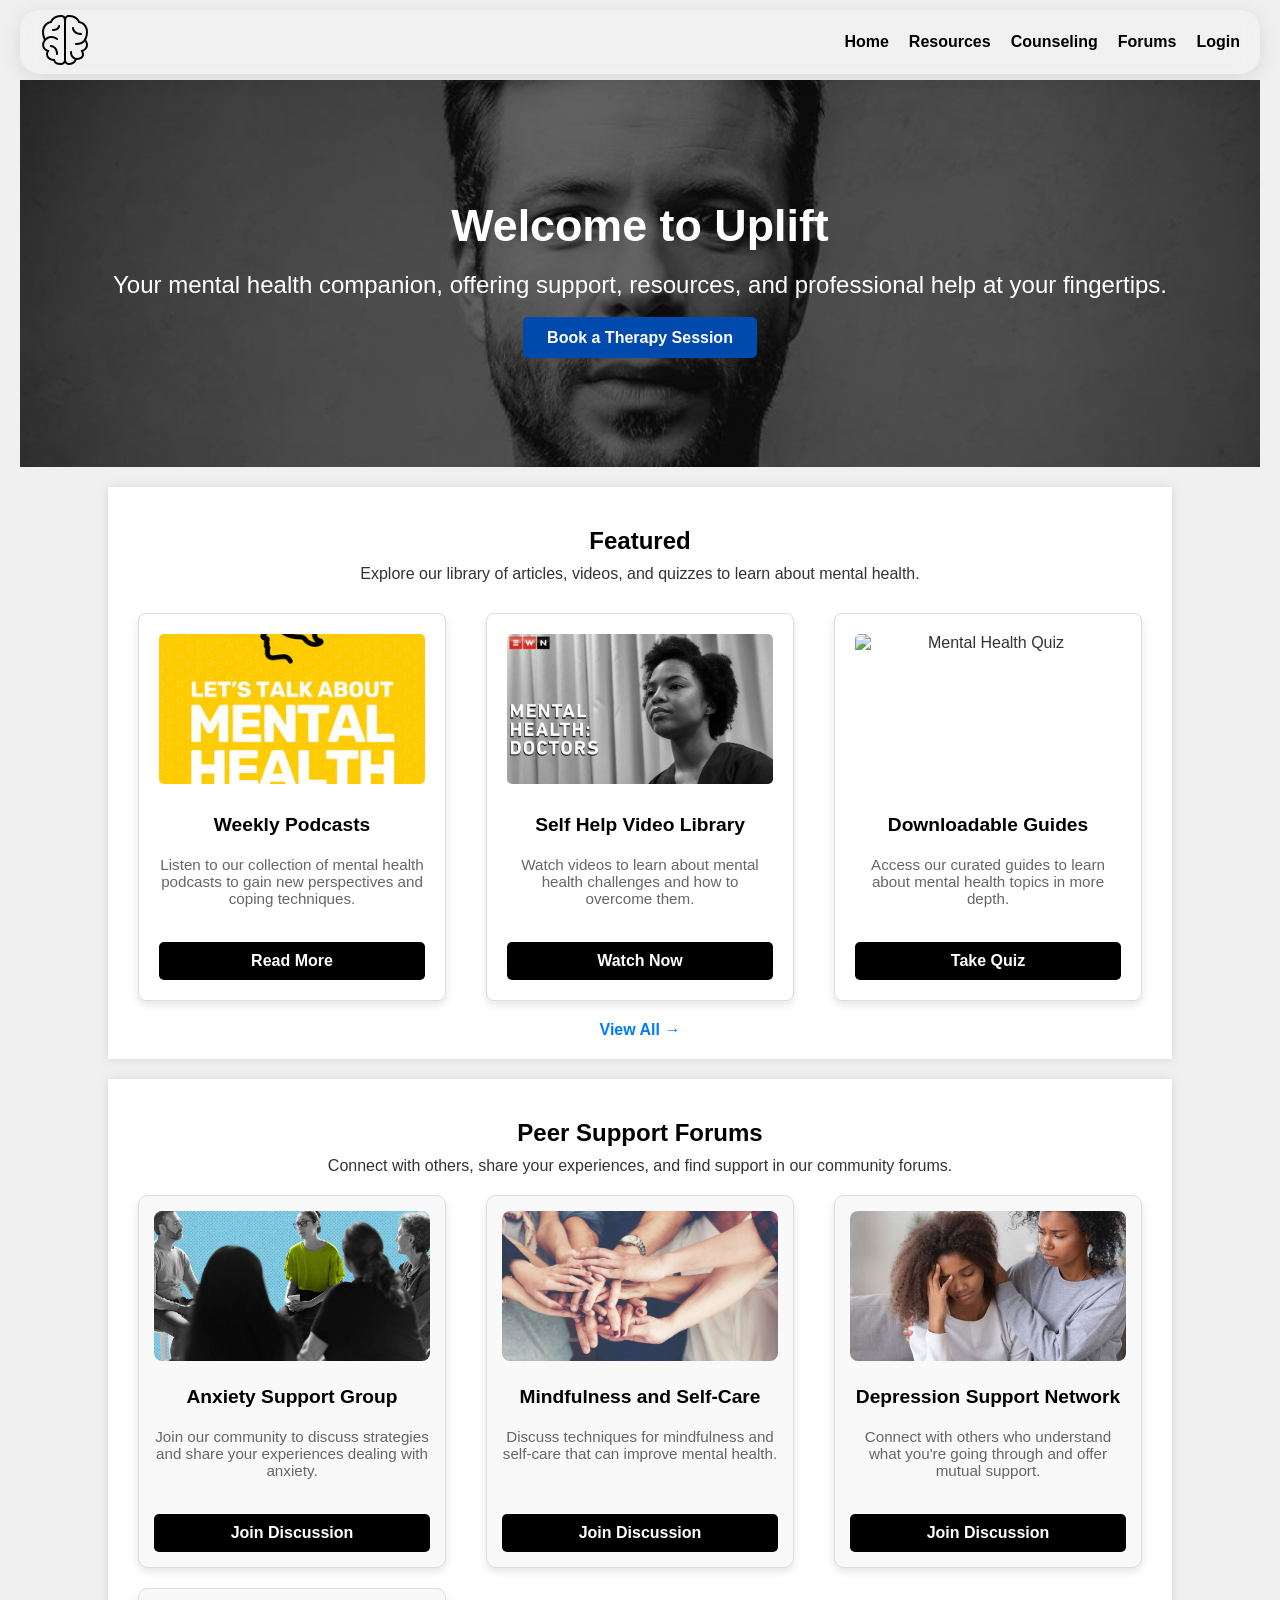
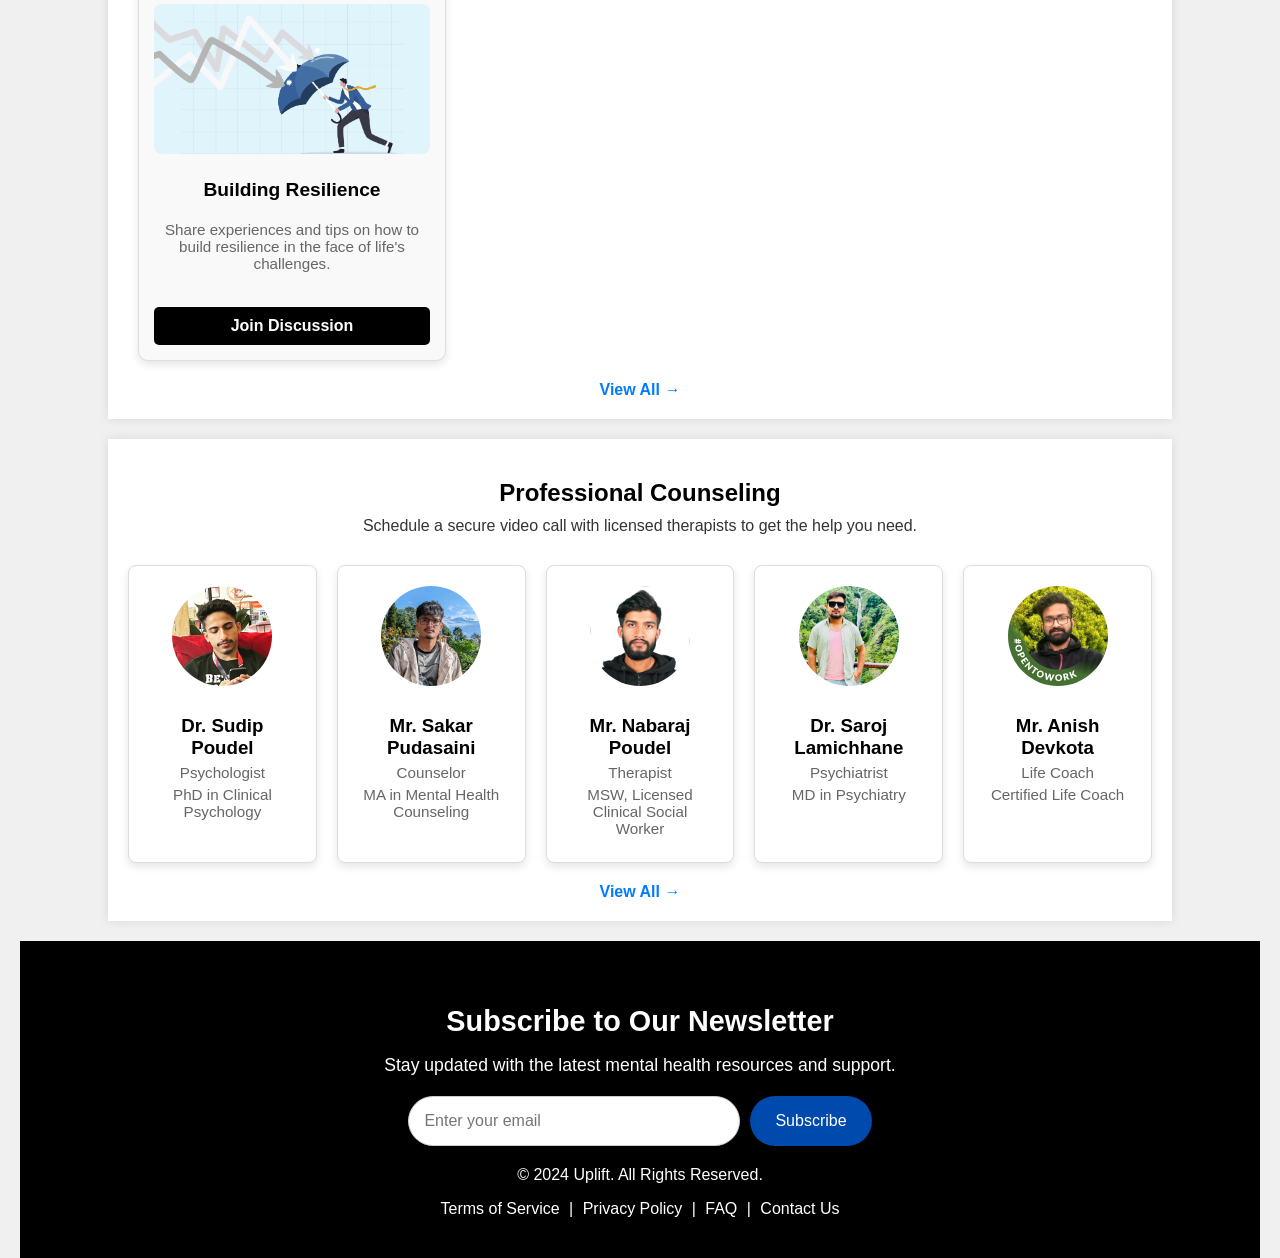
==== index.html @ daad08bc "Add files via upload" ====
<!DOCTYPE html>
<html lang="en">
<head>
    <meta charset="UTF-8">
    <meta http-equiv="X-UA-Compatible" content="IE=edge">
    <meta name="viewport" content="width=device-width, initial-scale=1.0">
    <title>Uplift - Mental Health Platform</title>
    <!-- Link to the CSS file -->
    <link rel="stylesheet" href="style.css">
</head>
<body>

    <!-- Navigation Bar -->
    <nav>
        <div class="logo">
            <a href="#"><img src="logo.png" alt="Uplift Logo"></a>
        </div>
        <ul class="nav-menu">
            <li><a href="#">Home</a></li>
            <li><a href="resources.html">Resources</a></li>
            <li><a href="counseling.html">Counseling</a></li>
            <li><a href="forums.html">Forums</a></li>
            <li><a href="login.html">Login</a></li>
        </ul>
    </nav>

    <!-- Hero Section -->
    <header class="hero" style="background-image: url('hero.jpeg');">
        <h1>Welcome to Uplift</h1>
        <p>Your mental health companion, offering support, resources, and professional help at your fingertips.</p>
        <a href="#counseling" class="hero-btn">Book a Therapy Session</a>
    </header>

    <!-- Educational Resources Section -->
    <section id="resources">
        <h2>Featured</h2>
        <p>Explore our library of articles, videos, and quizzes to learn about mental health.</p>
        <div class="resources-grid">
            <!-- Resource Item 1 -->
            <div class="resource-item">
                <img src="pd1.jpeg" alt="Mental Health Article" class="resource-image">
                <h3>Weekly Podcasts</h3>
                <p>Listen to our collection of mental health podcasts to gain new perspectives and coping techniques.</p>
                <a href="#" class="section-btn">Read More</a>
            </div>
            <!-- Resource Item 2 -->
            <div class="resource-item">
                <img src="vd1.jpg" alt="Mental Health Video" class="resource-image">
                <h3>Self Help Video Library</h3>
                <p>Watch videos to learn about mental health challenges and how to overcome them.</p>
                <a href="#" class="section-btn">Watch Now</a>
            </div>
            <!-- Resource Item 3 -->
            <div class="resource-item">
                <img src="bk1.jpg" alt="Mental Health Quiz" class="resource-image">
                <h3>Downloadable Guides</h3>
                <p>Access our curated guides to learn about mental health topics in more depth.</p>
                <a href="#" class="section-btn">Take Quiz</a>
            </div>

        </div>
                                <!-- View All Link -->
                                <div class="view-all">
                                    <a href="resources.html">View All <span class="arrow">&rarr;</span></a>
                                </div>
    </section>

<!-- Peer Support Forums Section -->
<section id="forums">
    <h2>Peer Support Forums</h2>
    <p>Connect with others, share your experiences, and find support in our community forums.</p>
    <div class="forums-grid">
        <!-- Forum Topic Item 1 -->
        <div class="forum-item">
            <img src="ps1.webp" alt="Anxiety Support Group" class="peer-image">
            <h3>Anxiety Support Group</h3>
            <p>Join our community to discuss strategies and share your experiences dealing with anxiety.</p>
            <a href="#" class="forum-btn">Join Discussion</a>
        </div>
        <!-- Forum Topic Item 2 -->
        <div class="forum-item">
            <img src="ps2.jpg" alt="Mindfulness and Self-Care" class="peer-image">
            <h3>Mindfulness and Self-Care</h3>
            <p>Discuss techniques for mindfulness and self-care that can improve mental health.</p>
            <a href="#" class="forum-btn">Join Discussion</a>
        </div>
        <!-- Forum Topic Item 3 -->
        <div class="forum-item">
            <img src="ps3.jpg" alt="Depression Support Network" class="peer-image">
            <h3>Depression Support Network</h3>
            <p>Connect with others who understand what you're going through and offer mutual support.</p>
            <a href="#" class="forum-btn">Join Discussion</a>
        </div>
        <!-- Forum Topic Item 5 -->
        <div class="forum-item">
            <img src="ps4.png" alt="Building Resilience" class="peer-image">
            <h3>Building Resilience</h3>
            <p>Share experiences and tips on how to build resilience in the face of life's challenges.</p>
            <a href="#" class="forum-btn">Join Discussion</a>
        </div>
    </div>

    <!-- View All Link -->
    <div class="view-all">
        <a href="forums.html">View All <span class="arrow">&rarr;</span></a>
    </div>
</section>


<!-- Professional Counseling Section -->
<section id="counseling">
    <h2>Professional Counseling</h2>
    <p>Schedule a secure video call with licensed therapists to get the help you need.</p>
    <div class="counselors-grid">
        <!-- Counselor Item 1 -->
        <div class="counselor-item">
            <img src="c1.jpeg" alt="Counselor 1" class="counselor-image">
            <h3>Dr. Sudip Poudel</h3>
            <p>Psychologist</p>
            <p>PhD in Clinical Psychology</p>
        </div>
        <!-- Counselor Item 2 -->
        <div class="counselor-item">
            <img src="c2.jpeg" alt="Counselor 2" class="counselor-image">
            <h3>Mr. Sakar Pudasaini</h3>
            <p>Counselor</p>
            <p>MA in Mental Health Counseling</p>
        </div>
        <!-- Counselor Item 3 -->
        <div class="counselor-item">
            <img src="c3.jpeg" alt="Counselor 3" class="counselor-image">
            <h3>Mr. Nabaraj Poudel</h3>
            <p>Therapist</p>
            <p>MSW, Licensed Clinical Social Worker</p>
        </div>
        <!-- Counselor Item 4 -->
        <div class="counselor-item">
            <img src="c4.jpeg" alt="Counselor 4" class="counselor-image">
            <h3>Dr. Saroj Lamichhane</h3>
            <p>Psychiatrist</p>
            <p>MD in Psychiatry</p>
        </div>
        <!-- Counselor Item 5 -->
        <div class="counselor-item">
            <img src="c5.jpeg" alt="Counselor 5" class="counselor-image">
            <h3>Mr. Anish Devkota</h3>
            <p>Life Coach</p>
            <p>Certified Life Coach</p>
        </div>
    </div>
                                    <!-- View All Link -->
                                    <div class="view-all">
                                        <a href="counseling.html">View All <span class="arrow">&rarr;</span></a>
                                    </div>
</section>


<!-- Footer Section -->
<footer>
    <div class="subscribe-section">
        <h2>Subscribe to Our Newsletter</h2>
        <p>Stay updated with the latest mental health resources and support.</p>
        <form action="#" method="POST" class="subscribe-form">
            <input type="email" placeholder="Enter your email" required>
            <button type="submit">Subscribe</button>
        </form>
    </div>
    <p>&copy; 2024 Uplift. All Rights Reserved.</p>
    <a href="#terms">Terms of Service</a> | 
    <a href="#privacy">Privacy Policy</a> | 
    <a href="#faq">FAQ</a> | 
    <a href="#contact">Contact Us</a>
</footer>


    <!-- Link to the JavaScript file -->
    <script src="script.js"></script>
</body>
</html>
---- style.css ----
/* General Styles */
body, html {
    margin: 0;
    padding: 0;
    font-family: Arial, sans-serif;
    background-color: #f0f0f0;
    color: #333;
}

/* Navigation Bar */
nav {
    margin-top: 10px;
    background: rgba(255, 255, 255, 0.1); /* Semi-transparent white background for glassy effect */
    backdrop-filter: blur(10px); /* Blur effect for the glassy look */
    border-radius: 20px; /* Rounded corners */
    display: flex;
    justify-content: space-between;
    align-items: center;
    padding: 5px 20px; /* Reduced padding for a shorter height */
    position: fixed; /* Fixes the navigation bar */
    top: 0; /* Aligns it to the very top of the viewport */
    left: 50%; /* Center the nav */
    transform: translateX(-50%); /* Adjust to keep it centered */
    z-index: 1000; /* Ensures it stays above other content */
    box-shadow: 0 4px 20px rgba(0, 0, 0, 0.1); /* Soft shadow for depth */
    max-width: 1200px; /* Limit the max width to match other sections */
    width: calc(100% - 40px); /* Adjusted width for padding */
}


nav .logo img {
    height: 50px; /* Adjust this size as needed */
}

nav .nav-menu {
    list-style: none;
    margin: 0;
    padding: 0;
    display: flex;
}

nav .nav-menu li {
    margin-left: 20px;
}

nav .nav-menu li a {
    color: #000;
    text-decoration: none;
    font-weight: bold;
    transition: color 0.3s; /* Smooth transition for hover effect */
}

nav .nav-menu li a:hover {
    color: #000; /* Change text color on hover */
}


/* Add padding to the body to account for the fixed nav */
body {
    padding-top: 70px; /* Adjust this value based on your nav height */
}

/* Hero Section */
.hero {
    position: relative; /* Positioning context for the overlay */
    background-image: url('placeholder.jpg');
    background-size: cover;
    background-position: center;
    color: white;
    text-align: center;
    padding: 120px 20px; /* Increased padding for more height */
    max-width: 1200px; /* Limit the max width */
    margin: 10px auto 0; /* Added margin-top to create space below the nav bar */
}

.hero::before {
    content: ""; /* Empty content for the overlay */
    position: absolute; /* Position the overlay */
    top: 0; /* Align to the top */
    left: 0; /* Align to the left */
    right: 0; /* Align to the right */
    bottom: 0; /* Align to the bottom */
    background-color: rgba(0, 0, 0, 0.5); /* Black overlay with transparency */
    z-index: 1; /* Place behind text */
}

.hero h1, .hero p, .hero .hero-btn {
    position: relative; /* Ensure text is above the overlay */
    z-index: 2; /* Bring text above the overlay */
}

.hero h1 {
    font-size: 2.8em; /* Slightly larger font size */
    margin: 0 0 20px;
}

.hero p {
    font-size: 1.5em; /* Slightly larger font size */
    margin: 0 0 30px;
    color: #fff; /* Ensure the text is white for better visibility */
}

.hero .hero-btn {
    background-color: #004aad; /* Change button background to white */
    color: #fff; /* Change button text color to black */
    padding: 12px 24px;
    text-decoration: none;
    font-weight: bold;
    border-radius: 5px;
}

.hero .hero-btn:hover {
    background-color: #e0e0e0; /* Slightly darker on hover */
}




/* Section Styles */
section {
    background-color: white;
    margin: 20px auto;
    padding: 20px;
    width: 80%;
    max-width: 1200px; /* Limit the max width */
    text-align: center;
    box-shadow: 0 0 10px rgba(0, 0, 0, 0.1);
}

section h2 {
    color: #000;
    margin-bottom: 10px;
}

section p {
    margin: 10px 0;
}

.section-btn {
    background-color: #004aad;
    color: white;
    padding: 10px 20px;
    text-decoration: none;
    border-radius: 5px;
}

.section-btn:hover {
    background-color: #fff;
}

/* Footer */
footer {
    background-color: #333;
    color: white;
    text-align: center;
    padding: 15px 0;
    max-width: 1200px; /* Limit the max width */
    margin: 0 auto; /* Center the footer */
}

footer a {
    color: #000;
    text-decoration: none;
    margin: 0 5px;
}

footer a:hover {
    text-decoration: underline;
}

/* Educational Resources Section */
.resources-grid {
    display: flex;
    justify-content: space-between; /* Ensures even spacing between items */
    gap: 20px; /* Space between items */
    margin-top: 30px;
}

.resource-item {
    background-color: #ffffff;
    border: 1px solid #ddd;
    border-radius: 8px;
    padding: 20px;
    flex: 1; /* Allows items to grow and take equal space */
    box-shadow: 0 4px 8px rgba(0, 0, 0, 0.1);
    text-align: center;
    transition: transform 0.3s, box-shadow 0.3s;
    display: flex;
    flex-direction: column; /* Ensures that content stacks vertically */
    justify-content: space-between; /* Spaces content evenly */
    margin: 0 10px; /* Margin between each resource item */
}

.resource-item:hover {
    transform: translateY(-5px);
    box-shadow: 0 8px 16px rgba(0, 0, 0, 0.2);
    background-color: #f9f9f9; /* Subtle background change */
}

.resource-image {
    width: 100%;
    height: 150px; /* You can adjust this based on aspect ratio needs */
    object-fit: cover;
    border-radius: 5px;
    margin-bottom: 15px;
}

.resource-item h3 {
    color: #000;
    margin: 15px 0 10px 0;
    font-size: 1.2em;
}

.resource-item p {
    font-size: 0.95em;
    margin: 10px 0 20px 0;
    color: #666;
    flex: 1; /* Allows the paragraph to take up remaining space */
}

.resource-item .section-btn {
    background-color: #000;
    color: white;
    padding: 10px 20px;
    text-decoration: none;
    border-radius: 5px;
    font-weight: bold;
    transition: background-color 0.3s;
    margin-top: 15px; /* Space between paragraph and button */
}

.resource-item .section-btn:hover {
    background-color: #004aad;
}

/* Peer Support Forums Section */
.forums-grid {
    display: flex;
    justify-content: space-between; /* Ensures even spacing between items */
    gap: 20px; /* Space between items */
    margin-top: 30px;
}

.forum-item {
    background-color: #ffffff;
    border: 1px solid #ddd;
    border-radius: 8px;
    padding: 20px;
    flex: 1; /* Allows items to grow and take equal space */
    box-shadow: 0 4px 8px rgba(0, 0, 0, 0.1);
    text-align: center;
    transition: transform 0.3s, box-shadow 0.3s;
    display: flex;
    flex-direction: column; /* Ensures that content stacks vertically */
    justify-content: space-between; /* Spaces content evenly */
    margin: 0 10px; /* Margin between each forum item */
}

.forum-item:hover {
    transform: translateY(-5px);
    box-shadow: 0 8px 16px rgba(0, 0, 0, 0.2);
    background-color: #f9f9f9; /* Subtle background change */
}

.forum-item h3 {
    color: #000;
    margin: 15px 0 10px 0;
    font-size: 1.2em;
}

.forum-item p {
    font-size: 0.95em;
    margin: 10px 0 20px 0;
    color: #666;
    flex: 1; /* Allows the paragraph to take up remaining space */
}

.forum-item .forum-btn {
    background-color: #000;
    color: white;
    padding: 10px 20px;
    text-decoration: none;
    border-radius: 5px;
    font-weight: bold;
    transition: background-color 0.3s;
    margin-top: 15px; /* Space between paragraph and button */
}

.forum-item .forum-btn:hover {
    background-color: #004aad;
}

/* Professional Counseling Section */
.counselors-grid {
    display: flex;
    justify-content: space-between; /* Even spacing between items */
    gap: 20px; /* Space between items */
    margin-top: 30px;
}

.counselor-item {
    background-color: #ffffff;
    border: 1px solid #ddd;
    border-radius: 8px;
    padding: 20px;
    flex: 1; /* Allows items to grow and take equal space */
    box-shadow: 0 4px 8px rgba(0, 0, 0, 0.1);
    text-align: center;
    transition: transform 0.3s, box-shadow 0.3s;
}

.counselor-item:hover {
    transform: translateY(-5px);
    box-shadow: 0 8px 16px rgba(0, 0, 0, 0.2);
}

.counselor-image {
    width: 100px; /* Placeholder width */
    height: 100px; /* Placeholder height */
    object-fit: cover; /* Ensures the image covers the area */
    border-radius: 50%; /* Circular image */
    margin-bottom: 15px;
}

.counselor-item h3 {
    color: #000;
    margin: 10px 0 5px 0;
}

.counselor-item p {
    font-size: 0.95em;
    margin: 5px 0;
    color: #666;
}

/* Footer */
footer {
    background-color: #000; /* Black background for the footer */
    color: white;
    text-align: center;
    padding: 40px 20px; /* Increased padding for a more spacious look */
    max-width: 1200px; /* Limit the max width */
    margin: 0 auto; /* Center the footer */
}

/* Subscription Section */
.subscribe-section {
    margin-bottom: 20px; /* Space between the subscribe section and the copyright */
}

.subscribe-section h2 {
    margin-bottom: 10px;
    font-size: 1.8em; /* Slightly larger font size for emphasis */
    font-weight: bold; /* Bold text for headings */
}

.subscribe-section p {
    margin-bottom: 20px; /* Space below the paragraph */
    font-size: 1.1em; /* Slightly larger font size for better readability */
}

/* Subscription Form */
.subscribe-form {
    display: flex; /* Use flexbox for alignment */
    justify-content: center; /* Center the input and button */
    margin-bottom: 20px; /* Space below the form */
}

.subscribe-form input[type="email"] {
    padding: 15px; /* Increased padding for better usability */
    border-radius: 25px; /* Rounded corners */
    border: 1px solid #ccc; /* Light border for input */
    outline: none; /* Remove outline on focus */
    width: 300px; /* Fixed width for the input */
    font-size: 1em; /* Increased font size for better readability */
    transition: border-color 0.3s; /* Smooth transition for border color */
}

.subscribe-form input[type="email"]:focus {
    border-color: #004aad; /* Change border color on focus */
}

.subscribe-form button {
    padding: 15px 25px; /* Increased padding for a more substantial button */
    border-radius: 25px; /* Rounded corners */
    border: none; /* Remove border for a cleaner look */
    background-color: #004aad; /* Blue background for the button */
    color: white; /* White text color */
    font-size: 1em; /* Increased font size */
    margin-left: 10px; /* Space between input and button */
    cursor: pointer; /* Pointer cursor on hover */
    transition: background-color 0.3s, transform 0.2s; /* Smooth transitions for hover effect */
}

.subscribe-form button:hover {
    background-color: #004aad; /* Darker blue on hover */
    transform: translateY(-2px); /* Slight lift on hover */
}

footer a {
    color: #fff; /* White color for links in footer */
    text-decoration: none;
    margin: 0 5px;
}

footer a:hover {
    text-decoration: underline;
}

/* View All Link Centered Styling */
.view-all {
    text-align: center; /* Center the "View All" link */
    margin-top: 20px;
}

.view-all a {
    font-size: 16px;
    text-decoration: none;
    color: #007bff; /* Primary color */
    transition: color 0.3s;
    font-weight: bold;
}

.view-all a:hover {
    color: #0056b3; /* Darker shade on hover */
}

.view-all .arrow {
    display: inline-block;
    transition: transform 0.3s;
}

.view-all a:hover .arrow {
    transform: translateX(5px); /* Move the arrow to the right on hover */
}

/* Peer Support Forums Grid Layout */
.forums-grid {
    display: grid;
    grid-template-columns: repeat(auto-fit, minmax(250px, 1fr));
    gap: 20px;
    margin: 20px 0;
}

/* Forum Item Styling */
.forum-item {
    background-color: #f9f9f9;
    padding: 15px;
    border: 1px solid #ddd;
    border-radius: 10px;
    text-align: center;
    transition: box-shadow 0.3s;
}

.forum-item:hover {
    box-shadow: 0 4px 12px rgba(0, 0, 0, 0.1);
}

/* Peer Support Forums Image Styling */
.peer-image {
    width: 100%;
    height: 150px;
    border-radius: 8px;
    object-fit: cover;
    margin-bottom: 10px;
}

/* Forum Button Styling */
.forum-btn {
    display: inline-block;
    background-color: #007BFF;
    color: #fff;
    padding: 10px 20px;
    text-decoration: none;
    border-radius: 5px;
    margin-top: 10px;
    transition: background-color 0.3s;
}

.forum-btn:hover {
    background-color: #0056b3;
}

/* View All Link Styling */
.view-all {
    text-align: center;
    margin-top: 20px;
}

.view-all a {
    color: #007BFF;
    text-decoration: none;
    font-weight: bold;
    font-size: 16px;
    transition: color 0.3s;
}

.view-all a:hover {
    color: #0056b3;
}

/* Booking Section */
#booking {
    padding: 60px 20px; /* Increased padding for a more spacious layout */
    background-color: #f8f9fa; /* Light background for contrast */
    border-radius: 10px; /* Rounded corners for the section */
    box-shadow: 0 4px 20px rgba(0, 0, 0, 0.1); /* Subtle shadow for depth */
}

.booking-container {
    display: flex; /* Flex layout for side-by-side content */
    align-items: center; /* Center align items vertically */
    justify-content: space-between; /* Space between items */
    max-width: 1200px; /* Limit maximum width of the container */
    margin: 0 auto; /* Center the container */
}

/* Centered Text Container */
.booking-text {
    flex: 1; /* Allow text to take available space */
    text-align: center; /* Center align text */
    margin-right: 20px; /* Margin to separate text from the form and image */
}

.booking-form-container {
    max-width: 500px; /* Reduced max width for the form container */
    width: 100%; /* Make form responsive */
}

.booking-image-container {
    flex: 1; /* Allow the image container to take available space */
    text-align: center; /* Center align image */
}

.booking-image {
    max-width: 90%; /* Reduced image size */
    height: auto; /* Maintain aspect ratio */
    border-radius: 10px; /* Rounded corners for the image */
}

/* Existing styles for the booking form */
.booking-form {
    display: flex; /* Flex layout for form */
    flex-direction: column; /* Stack elements vertically */
    margin: 0 auto; /* Center the form */
    background-color: white; /* White background for the form */
    border-radius: 10px; /* Rounded corners for the form */
    padding: 20px; /* Padding inside the form */
    box-shadow: 0 2px 10px rgba(0, 0, 0, 0.1); /* Soft shadow for the form */
}

.booking-form input,
.booking-form select,
.booking-form textarea {
    padding: 12px; /* Increased padding for a more comfortable feel */
    margin: 15px 0; /* More margin for better spacing */
    border: 1px solid #ccc; /* Light border for inputs */
    border-radius: 5px; /* Rounded corners */
    font-size: 16px; /* Slightly larger font size */
    transition: border-color 0.3s; /* Transition for border color */
}

.booking-form input:focus,
.booking-form select:focus,
.booking-form textarea:focus {
    border-color: #004aad; /* Change border color on focus */
    outline: none; /* Remove default outline */
}

.booking-form button {
    background-color: #000; /* Primary button color */
    color: white; /* White text color */
    border: none; /* No border */
    border-radius: 5px; /* Rounded corners */
    padding: 12px; /* Slightly increased padding for the button */
    cursor: pointer; /* Pointer cursor on hover */
    transition: background-color 0.3s, transform 0.3s; /* Transition for background color and scaling */
    font-size: 16px; /* Button font size */
}

.booking-form button:hover {
    background-color: #004aad; /* Darker shade on hover */
    transform: translateY(-2px); /* Slight upward movement on hover */
}

/* Optional: Add styles for textarea to improve aesthetics */
.booking-form textarea {
    resize: vertical; /* Allow vertical resizing only */
    min-height: 80px; /* Minimum height for textarea */
}


/* FAQs Section */
#faqs {
    padding: 40px 20px; /* Padding around the section */
    text-align: center; /* Center align text */
}

.faq-container {
    display: flex; /* Flex layout for container */
    flex-wrap: wrap; /* Allow items to wrap onto the next line */
    justify-content: center; /* Center items */
}

.faq-item {
    background: rgba(255, 255, 255, 0.8); /* Glassy background */
    border: 1px solid rgba(221, 221, 221, 0.5); /* Light border */
    border-radius: 10px; /* Rounded corners */
    padding: 20px; /* Padding inside items */
    margin: 10px; /* Margin for spacing */
    max-width: 280px; /* Max width for FAQ items */
    text-align: left; /* Left align text */
    backdrop-filter: blur(10px); /* Blur effect for glassy look */
    box-shadow: 0 4px 20px rgba(0, 0, 0, 0.1); /* Subtle shadow for depth */
    transition: transform 0.3s, box-shadow 0.3s; /* Transition for scaling and shadow */
    height: 150px; /* Fixed height for uniform boxes */
    display: flex; /* Flex layout to align content */
    flex-direction: column; /* Stack content vertically */
    justify-content: space-between; /* Space between items */
}

.faq-item:hover {
    transform: scale(1.05); /* Slightly scale up on hover */
    box-shadow: 0 6px 30px rgba(0, 0, 0, 0.2); /* Enhance shadow on hover */
}

.faq-answer {
    display: none; /* Hide answers by default */
    opacity: 0; /* Start with zero opacity for animation */
    transition: opacity 0.3s ease; /* Smooth transition for opacity */
}

/* Optional: Media Query for Responsiveness */
@media (max-width: 768px) {
    .faq-item {
        max-width: 100%; /* Full width on smaller screens */
        height: auto; /* Allow auto height on smaller screens */
    }
}

/* Login Container Styles */
.login-container {
    max-width: 400px; /* Maximum width of the form */
    margin: 50px auto; /* Center the form */
    padding: 20px; /* Padding inside the form */
    background-color: white; /* White background for form */
    border-radius: 8px; /* Rounded corners */
    box-shadow: 0 0 10px rgba(0, 0, 0, 0.1); /* Subtle shadow */
}

h2 {
    text-align: center; /* Center align heading */
    margin-bottom: 20px; /* Space below heading */
}

/* Form Group Styles */
.form-group {
    margin-bottom: 15px; /* Space between form elements */
}

label {
    display: block; /* Block display for labels */
    margin-bottom: 5px; /* Space below labels */
}

input[type="text"],
input[type="password"] {
    width: 100%; /* Full width of input */
    padding: 10px; /* Padding inside input */
    border: 1px solid #ddd; /* Light border */
    border-radius: 4px; /* Rounded corners */
}

input[type="text"]:focus,
input[type="password"]:focus {
    border-color: #004aad; /* Change border color on focus */
    outline: none; /* Remove outline */
}

/* Login Button Styles */
.login-btn {
    background-color: #000; /* Button color */
    color: white; /* Text color */
    padding: 10px; /* Button padding */
    border: none; /* No border */
    border-radius: 5px; /* Rounded corners */
    width: 100%; /* Full width of button */
    cursor: pointer; /* Pointer cursor on hover */
    transition: background-color 0.3s; /* Smooth transition */
}

.login-btn:hover {
    background-color: #004aad; /* Darker blue on hover */
}
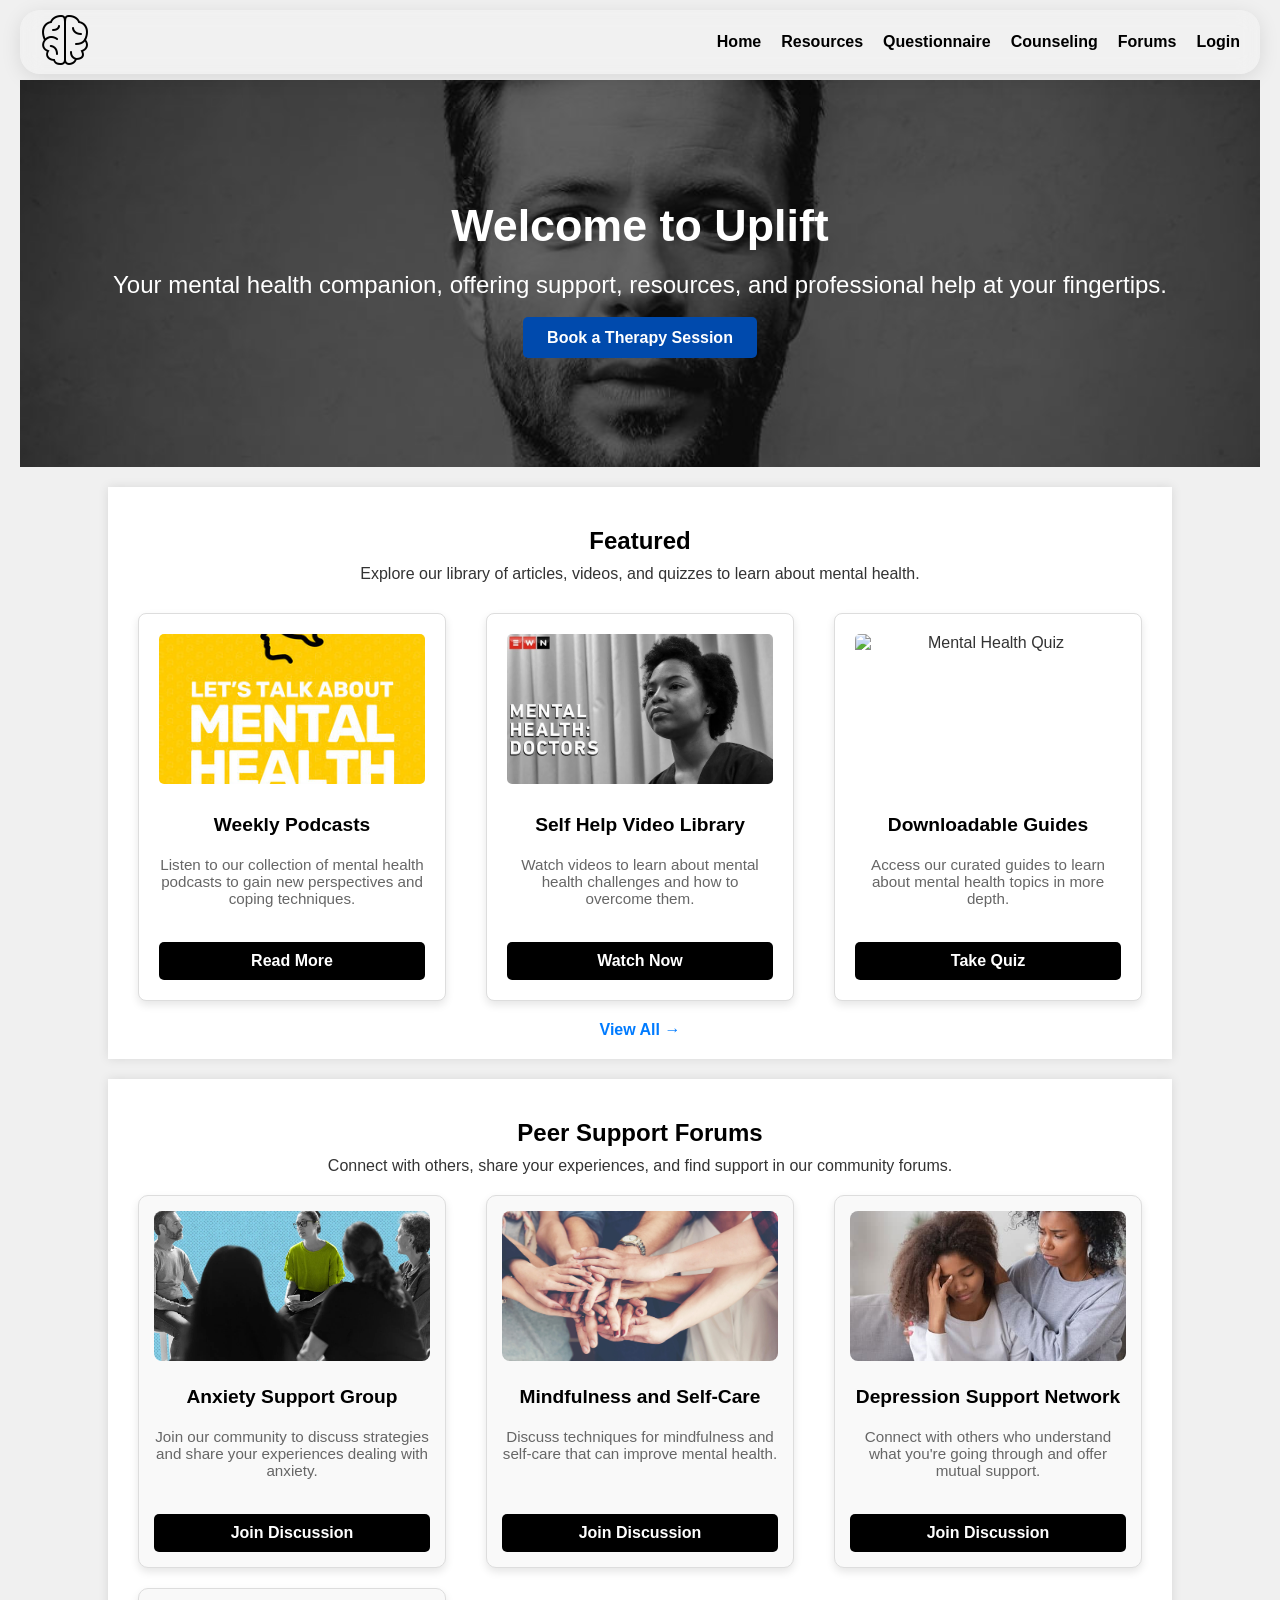
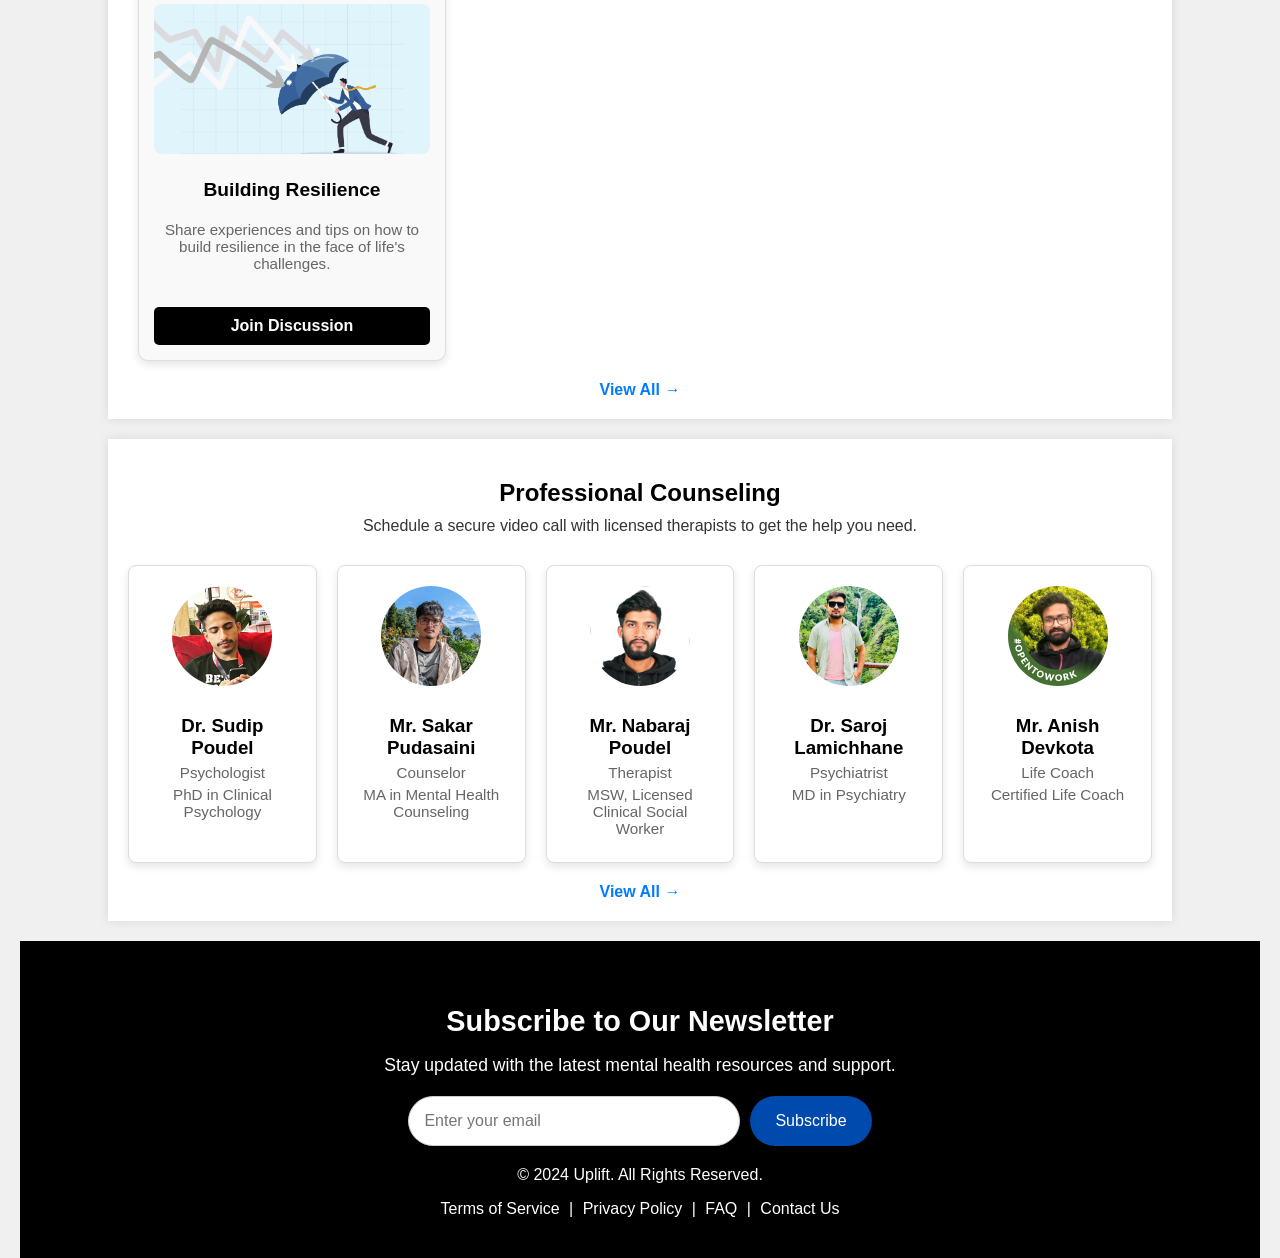
==== commit 5381c881: "Questionnaire feature initial setup" ====
--- a/index.html
+++ b/index.html
@@ -18,6 +18,7 @@
         <ul class="nav-menu">
             <li><a href="#">Home</a></li>
             <li><a href="resources.html">Resources</a></li>
+            <li><a href="QuickQuestioniare/index.html">Questionnaire</a></li>
             <li><a href="counseling.html">Counseling</a></li>
             <li><a href="forums.html">Forums</a></li>
             <li><a href="login.html">Login</a></li>
